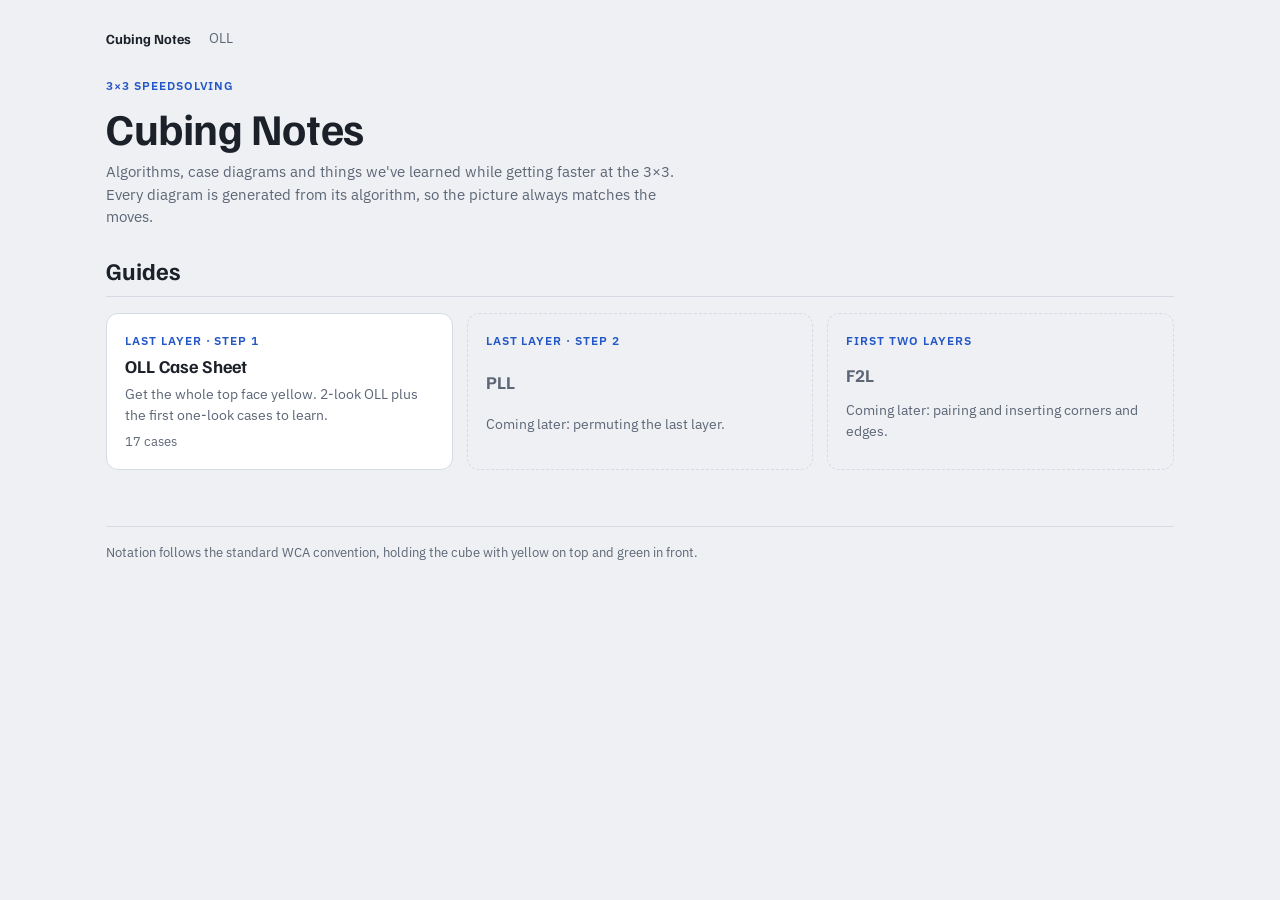
==== index.html @ cf605cfc "Add OLL case sheet site for GitHub Pages Home page, OLL case sheet with simulator-generated diagrams" ====
<!doctype html>
<html lang="en">
<head>
<meta charset="utf-8">
<meta name="viewport" content="width=device-width, initial-scale=1, viewport-fit=cover">
<title>Cubing Notes</title>
<meta name="description" content="Algorithms, diagrams and notes for solving the 3x3 Rubik's cube faster.">
<link rel="stylesheet" href="https://fonts.googleapis.com/css2?family=Familjen+Grotesk:wght@600;700&family=IBM+Plex+Sans:wght@400;500;600&family=JetBrains+Mono:wght@500&display=swap">
<link rel="stylesheet" href="assets/site.css">
<style>
.guides { display: grid; grid-template-columns: repeat(auto-fill, minmax(min(100%, 300px), 1fr)); gap: 14px; }
.guide { display: grid; gap: 6px; padding: 18px; background: var(--surface); border: 1px solid var(--line); border-radius: 12px; text-decoration: none; color: var(--fg); transition: border-color .15s; }
.guide:hover { border-color: var(--accent); }
.guide p { margin: 0; color: var(--muted); font-size: 14px; }
.guide .count { font-size: 12.5px; color: var(--muted); font-variant-numeric: tabular-nums; }
.guide.soon { border-style: dashed; background: transparent; pointer-events: none; }
.guide.soon h3 { color: var(--muted); }
@media (prefers-reduced-motion: reduce) { .guide { transition: none; } }
</style>
</head>
<body>
<div class="wrap">
  <nav class="site-nav">
    <a class="home" href="./" aria-current="page">Cubing Notes</a>
    <a href="oll/">OLL</a>
  </nav>

  <header class="page">
    <div class="eyebrow">3×3 speedsolving</div>
    <h1>Cubing Notes</h1>
    <p class="lede">Algorithms, case diagrams and things we've learned while getting faster at the 3×3. Every diagram is generated from its algorithm, so the picture always matches the moves.</p>
  </header>

  <section>
    <div class="sec-head">
      <h2>Guides</h2>
    </div>
    <div class="guides">
      <a class="guide" href="oll/">
        <div class="eyebrow">Last layer · step 1</div>
        <h3>OLL Case Sheet</h3>
        <p>Get the whole top face yellow. 2-look OLL plus the first one-look cases to learn.</p>
        <span class="count">17 cases</span>
      </a>
      <div class="guide soon" aria-disabled="true">
        <div class="eyebrow">Last layer · step 2</div>
        <h3>PLL</h3>
        <p>Coming later: permuting the last layer.</p>
      </div>
      <div class="guide soon" aria-disabled="true">
        <div class="eyebrow">First two layers</div>
        <h3>F2L</h3>
        <p>Coming later: pairing and inserting corners and edges.</p>
      </div>
    </div>
  </section>

  <footer>Notation follows the standard WCA convention, holding the cube with yellow on top and green in front.</footer>
</div>
</body>
</html>
---- assets/site.css ----
/* Shared styles for every page. Colours are tokens so light and dark themes follow the visitor's system setting. */
:root {
  --bg: #eef0f3;
  --surface: #ffffff;
  --fg: #1b2029;
  --muted: #5d6676;
  --line: #d6dae2;
  --sticker: #f6c90e;
  --blank: #c4c9d3;
  --unknown: #e3e6ec;
  --chip: #e6e9ef;
  --accent: #2357c6;
  --done: #1f8a4c;
  --font-display: "Familjen Grotesk", "Helvetica Neue", Arial, sans-serif;
  --font-body: "IBM Plex Sans", "Helvetica Neue", Arial, sans-serif;
  --font-mono: "JetBrains Mono", ui-monospace, Menlo, Consolas, monospace;
  color-scheme: light;
}
@media (prefers-color-scheme: dark) {
  :root {
    --bg: #12151b; --surface: #1b1f27; --fg: #e8ebf1; --muted: #9aa3b2; --line: #2d333e;
    --blank: #3c4350; --unknown: #262b35; --chip: #262b35; --accent: #7aa2ff; --done: #4cc37f;
    color-scheme: dark;
  }
}
* { box-sizing: border-box; }
body { margin: 0; background: var(--bg); color: var(--fg); font-family: var(--font-body); font-size: 15px; line-height: 1.5; }
a { color: var(--accent); }
.wrap { max-width: 1100px; margin: 0 auto; padding-block: 28px 64px; padding-left: max(16px, env(safe-area-inset-left, 0px)); padding-right: max(16px, env(safe-area-inset-right, 0px)); }
.site-nav { display: flex; gap: 18px; flex-wrap: wrap; font-size: 14px; margin-bottom: 28px; }
.site-nav a { color: var(--muted); text-decoration: none; }
.site-nav a:hover, .site-nav a[aria-current="page"] { color: var(--fg); }
.site-nav .home { font-family: var(--font-display); font-weight: 700; color: var(--fg); }
header.page { display: grid; gap: 10px; margin-bottom: 28px; }
h1 { font-family: var(--font-display); font-size: clamp(30px, 5vw, 44px); line-height: 1.05; margin: 0; letter-spacing: -0.01em; text-wrap: balance; }
h2 { font-family: var(--font-display); font-size: 24px; margin: 0; line-height: 1.15; text-wrap: balance; }
h3 { font-family: var(--font-display); font-size: 18px; margin: 0; line-height: 1.2; }
.lede { color: var(--muted); max-width: 64ch; margin: 0; }
.eyebrow { font-size: 12px; font-weight: 600; letter-spacing: 0.08em; text-transform: uppercase; color: var(--accent); }
section { margin-bottom: 44px; }
.sec-head { display: grid; gap: 4px; margin-bottom: 16px; padding-bottom: 12px; border-bottom: 1px solid var(--line); }
.sec-head p { margin: 0; color: var(--muted); max-width: 70ch; }
button { font: 500 12.5px var(--font-body); color: var(--fg); background: transparent; border: 1px solid var(--line); border-radius: 6px; padding: 4px 10px; cursor: pointer; }
button:hover { border-color: var(--muted); }
button:focus-visible, a:focus-visible { outline: 2px solid var(--accent); outline-offset: 2px; }
footer { margin-top: 56px; padding-top: 16px; border-top: 1px solid var(--line); font-size: 13px; color: var(--muted); }
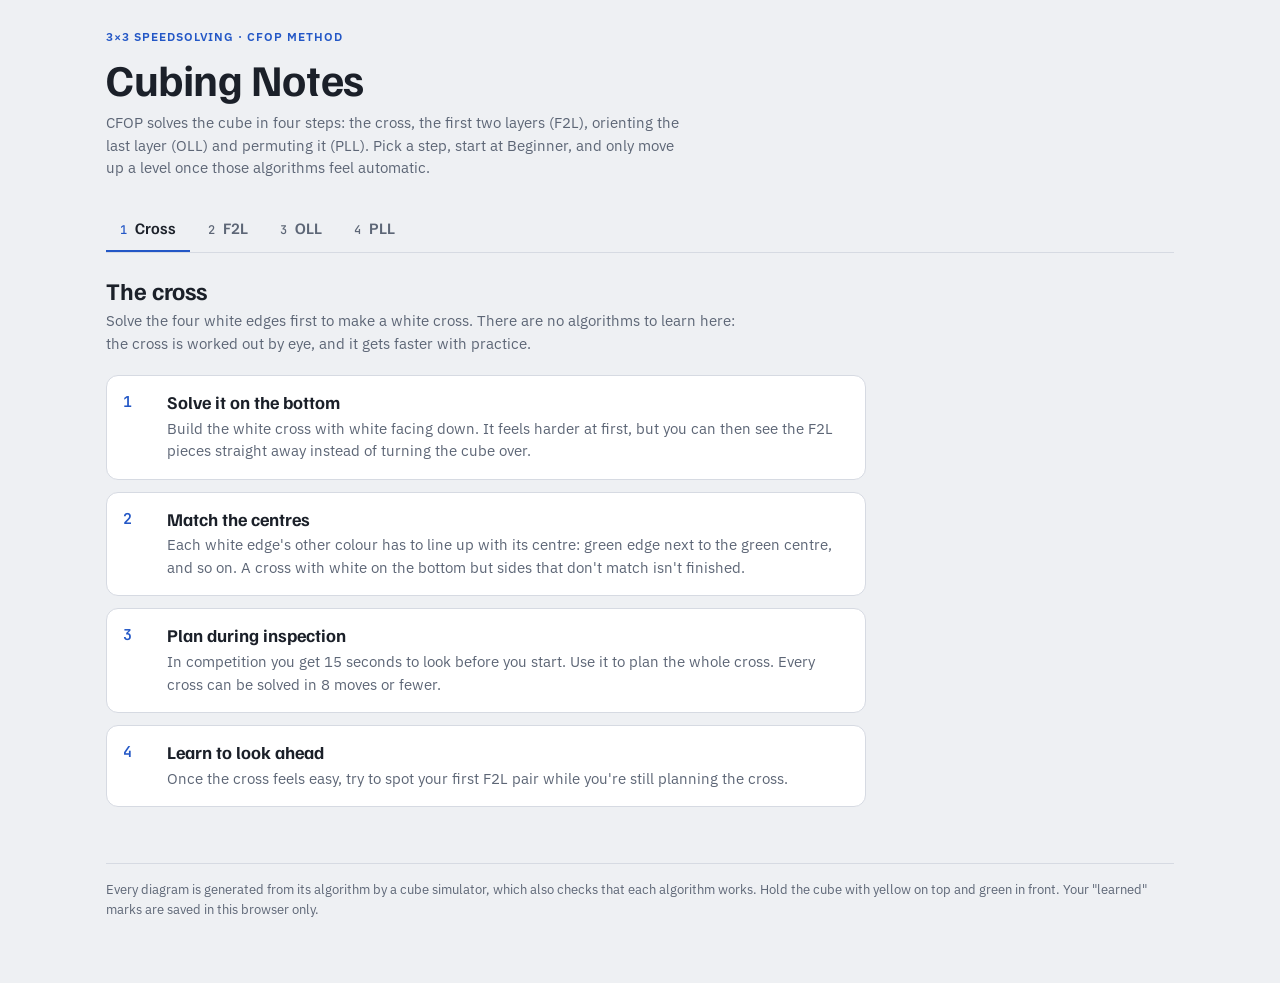
==== commit 85ad1346: "Add CFOP tabs with beginner, intermediate and advanced levels Cross, F2L, OLL and PLL tabs, each ste" ====
--- a/index.html
+++ b/index.html
@@ -4,58 +4,333 @@
 <meta charset="utf-8">
 <meta name="viewport" content="width=device-width, initial-scale=1, viewport-fit=cover">
 <title>Cubing Notes</title>
-<meta name="description" content="Algorithms, diagrams and notes for solving the 3x3 Rubik's cube faster.">
+<meta name="description" content="CFOP algorithms for the 3x3 Rubik's cube, split into beginner, intermediate and advanced sets, with a diagram for every case.">
 <link rel="stylesheet" href="https://fonts.googleapis.com/css2?family=Familjen+Grotesk:wght@600;700&family=IBM+Plex+Sans:wght@400;500;600&family=JetBrains+Mono:wght@500&display=swap">
 <link rel="stylesheet" href="assets/site.css">
 <style>
-.guides { display: grid; grid-template-columns: repeat(auto-fill, minmax(min(100%, 300px), 1fr)); gap: 14px; }
-.guide { display: grid; gap: 6px; padding: 18px; background: var(--surface); border: 1px solid var(--line); border-radius: 12px; text-decoration: none; color: var(--fg); transition: border-color .15s; }
-.guide:hover { border-color: var(--accent); }
-.guide p { margin: 0; color: var(--muted); font-size: 14px; }
-.guide .count { font-size: 12.5px; color: var(--muted); font-variant-numeric: tabular-nums; }
-.guide.soon { border-style: dashed; background: transparent; pointer-events: none; }
-.guide.soon h3 { color: var(--muted); }
-@media (prefers-reduced-motion: reduce) { .guide { transition: none; } }
+/* Stage tabs */
+.tabs { display: flex; gap: 4px; border-bottom: 1px solid var(--line); margin-bottom: 24px; overflow-x: auto; scrollbar-width: none; }
+.tabs::-webkit-scrollbar { display: none; }
+.tab { display: flex; align-items: baseline; gap: 8px; padding: 10px 14px 12px; border: 0; border-bottom: 3px solid transparent; border-radius: 0; background: none; font: 600 16px var(--font-display); color: var(--muted); white-space: nowrap; margin-bottom: -1px; }
+.tab .step { font: 500 12px var(--font-mono); color: var(--muted); }
+.tab:hover { color: var(--fg); border-color: var(--line); }
+.tab[aria-selected="true"] { color: var(--fg); border-bottom-color: var(--accent); }
+.tab[aria-selected="true"] .step { color: var(--accent); }
+
+.stage-intro { display: grid; gap: 6px; margin-bottom: 20px; }
+.stage-intro p { margin: 0; max-width: 70ch; color: var(--muted); }
+
+/* Level picker */
+.levels { display: grid; grid-template-columns: repeat(3, minmax(0, 1fr)); gap: 8px; margin-bottom: 18px; }
+.level { display: grid; gap: 2px; text-align: left; padding: 10px 14px; border-radius: 10px; background: var(--surface); border: 1px solid var(--line); }
+.level .name { font: 600 15px var(--font-display); }
+.level .count { font-size: 12.5px; color: var(--muted); font-variant-numeric: tabular-nums; }
+.level[aria-pressed="true"] { border-color: var(--accent); box-shadow: inset 0 0 0 1px var(--accent); }
+.level[aria-pressed="true"] .name { color: var(--accent); }
+.level-note { margin: 0 0 28px; max-width: 72ch; color: var(--muted); font-size: 14px; }
+
+.key { display: flex; flex-wrap: wrap; gap: 8px 18px; align-items: center; padding: 12px 14px; background: var(--surface); border: 1px solid var(--line); border-radius: 10px; font-size: 13px; color: var(--muted); margin-bottom: 28px; }
+.key span { display: inline-flex; align-items: center; gap: 7px; }
+.sw { width: 14px; height: 14px; border-radius: 3px; display: inline-block; flex: none; }
+.key .notation { display: block; flex-basis: 100%; }
+.key code { font-family: var(--font-mono); font-size: 12.5px; color: var(--fg); }
+
+/* Cards */
+.grid { display: grid; grid-template-columns: repeat(auto-fill, minmax(min(100%, 330px), 1fr)); gap: 14px; }
+.card { background: var(--surface); border: 1px solid var(--line); border-radius: 12px; padding: 16px; display: grid; grid-template-columns: 112px minmax(0, 1fr); gap: 16px; align-items: start; transition: border-color .15s; }
+.card.learned { border-color: var(--done); }
+.diagram { display: grid; gap: 4px; justify-items: center; }
+.diagram svg { width: 112px; height: 112px; display: block; }
+.front { font-size: 10px; letter-spacing: 0.12em; text-transform: uppercase; color: var(--muted); }
+.info { display: grid; gap: 8px; min-width: 0; }
+.title-row { display: flex; align-items: baseline; justify-content: space-between; gap: 8px; flex-wrap: wrap; }
+.num { font-family: var(--font-mono); font-size: 11.5px; color: var(--muted); background: var(--chip); padding: 2px 7px; border-radius: 99px; white-space: nowrap; }
+.rec { margin: 0; font-size: 13.5px; color: var(--muted); }
+.alg { font-family: var(--font-mono); font-size: 14px; background: var(--chip); padding: 8px 10px; border-radius: 6px; word-spacing: 0.15em; overflow-wrap: anywhere; }
+.alg .auf { color: var(--muted); }
+.meta { display: flex; align-items: center; justify-content: space-between; gap: 8px; flex-wrap: wrap; font-size: 12.5px; color: var(--muted); font-variant-numeric: tabular-nums; }
+.actions { display: flex; gap: 6px; }
+button[aria-pressed="true"].mark { border-color: var(--done); color: var(--done); }
+
+/* Cross tips */
+.tips { display: grid; gap: 12px; max-width: 760px; padding: 0; margin: 0; list-style: none; counter-reset: tip; }
+.tips li { display: grid; grid-template-columns: 32px minmax(0, 1fr); gap: 12px; padding: 16px; background: var(--surface); border: 1px solid var(--line); border-radius: 12px; counter-increment: tip; }
+.tips li::before { content: counter(tip); font: 600 15px var(--font-mono); color: var(--accent); }
+.tips h3 { margin-bottom: 4px; }
+.tips p { margin: 0; color: var(--muted); }
+
+@media (max-width: 520px) {
+  .levels { grid-template-columns: 1fr; }
+  .level { grid-template-columns: 1fr auto; align-items: baseline; }
+}
+@media (max-width: 420px) {
+  .card { grid-template-columns: 92px minmax(0, 1fr); gap: 12px; padding: 14px; }
+  .diagram svg { width: 92px; height: 92px; }
+}
+@media (prefers-reduced-motion: reduce) { .card { transition: none; } }
 </style>
 </head>
 <body>
 <div class="wrap">
-  <nav class="site-nav">
-    <a class="home" href="./" aria-current="page">Cubing Notes</a>
-    <a href="oll/">OLL</a>
-  </nav>
-
   <header class="page">
-    <div class="eyebrow">3×3 speedsolving</div>
+    <div class="eyebrow">3×3 speedsolving · CFOP method</div>
     <h1>Cubing Notes</h1>
-    <p class="lede">Algorithms, case diagrams and things we've learned while getting faster at the 3×3. Every diagram is generated from its algorithm, so the picture always matches the moves.</p>
+    <p class="lede">CFOP solves the cube in four steps: the cross, the first two layers (F2L), orienting the last layer (OLL) and permuting it (PLL). Pick a step, start at Beginner, and only move up a level once those algorithms feel automatic.</p>
   </header>
 
-  <section>
-    <div class="sec-head">
-      <h2>Guides</h2>
-    </div>
-    <div class="guides">
-      <a class="guide" href="oll/">
-        <div class="eyebrow">Last layer · step 1</div>
-        <h3>OLL Case Sheet</h3>
-        <p>Get the whole top face yellow. 2-look OLL plus the first one-look cases to learn.</p>
-        <span class="count">17 cases</span>
-      </a>
-      <div class="guide soon" aria-disabled="true">
-        <div class="eyebrow">Last layer · step 2</div>
-        <h3>PLL</h3>
-        <p>Coming later: permuting the last layer.</p>
-      </div>
-      <div class="guide soon" aria-disabled="true">
-        <div class="eyebrow">First two layers</div>
-        <h3>F2L</h3>
-        <p>Coming later: pairing and inserting corners and edges.</p>
-      </div>
-    </div>
-  </section>
-
-  <footer>Notation follows the standard WCA convention, holding the cube with yellow on top and green in front.</footer>
+  <div class="tabs" role="tablist" id="tabs"></div>
+  <main id="stage"></main>
+
+  <footer>Every diagram is generated from its algorithm by a cube simulator, which also checks that each algorithm works. Hold the cube with yellow on top and green in front. Your "learned" marks are saved in this browser only.</footer>
 </div>
+
+<script src="assets/cases.js"></script>
+<script src="assets/diagram.js"></script>
+<script>
+const STAGES = [
+  { id: "cross", step: "1", name: "Cross" },
+  { id: "f2l", step: "2", name: "F2L" },
+  { id: "oll", step: "3", name: "OLL" },
+  { id: "pll", step: "4", name: "PLL" },
+];
+const LEVELS = [
+  { id: "beginner", name: "Beginner" },
+  { id: "intermediate", name: "Intermediate" },
+  { id: "advanced", name: "Advanced" },
+];
+
+const INTRO = {
+  f2l: {
+    title: "First two layers",
+    text: "Pair up a white corner with its matching edge, then insert the pair into its slot. Do this four times and the bottom two layers are solved. Every case here is shown for the front-right slot; for any other slot, turn the whole cube so that slot is at the front-right.",
+    levels: {
+      beginner: "Start with these 8. The four basic inserts finish almost every F2L case, and the other four show how to set pieces up for them. Many other cases can be solved by moving pieces into one of these positions first.",
+      intermediate: "The remaining cases where both pieces are in the top layer. Learning these means you no longer need to set up a basic case first.",
+      advanced: "Cases where the corner or edge is already in the slot. A common shortcut is to take the piece out with R U R' and then solve it as a normal case. These algorithms are faster.",
+    },
+  },
+  oll: {
+    title: "Orient the last layer",
+    text: "Make the whole top face yellow. The sides don't need to match yet; that's the job of PLL.",
+    levels: {
+      beginner: "2-look OLL: first make a yellow cross (3 algorithms), then turn the corners (7 algorithms). These 10 solve every OLL case in two steps.",
+      intermediate: "One-look cases that use moves you already know. Each one does both looks of OLL in one go.",
+      advanced: "The rest of full OLL, grouped by the shape the yellow stickers make. Once you know all of these, every OLL case takes one algorithm.",
+    },
+  },
+  pll: {
+    title: "Permute the last layer",
+    text: "With the top face yellow, move the top layer pieces into their correct places. Arrows show where each piece goes. A few algorithms leave the top layer one turn out of place, so the extra turn is shown after the algorithm.",
+    levels: {
+      beginner: "2-look PLL: solve the corners, then the edges. For corners, look for headlights (two matching corner stickers on the same side). If you see one pair, hold it on the left and do the T perm. If you see none, do the Y perm. If every side has headlights, skip to the edges.",
+      intermediate: "Common one-look PLLs. Each one solves a case that would otherwise take both beginner looks.",
+      advanced: "The remaining PLLs. With these, every PLL case takes one algorithm.",
+    },
+  },
+};
+
+const KEYS = {
+  f2l: [["c-white", "Corner and edge you're pairing (in colour)"], ["c-solved", "Already solved"], ["c-top", "Other top-layer pieces"]],
+  oll: [["c-yellow", "Yellow facing up"], ["c-yellow strip", "Yellow on the side"], ["blank", "Not yellow"], ["unknown dashed", "Ignore for this step"]],
+  pll: [["arrow", "Arrows: where each piece goes"], ["c-green", "Side colours as you'll see them"]],
+};
+const NOTATION = "Notation: <code>R</code> clockwise · <code>R'</code> counter-clockwise · <code>R2</code> half turn · <code>r f</code> two layers · <code>M</code> middle slice, turns like <code>L</code> · <code>x</code> turn the whole cube like <code>R</code>";
+
+const CROSS_TIPS = [
+  ["Solve it on the bottom", "Build the white cross with white facing down. It feels harder at first, but you can then see the F2L pieces straight away instead of turning the cube over."],
+  ["Match the centres", "Each white edge's other colour has to line up with its centre: green edge next to the green centre, and so on. A cross with white on the bottom but sides that don't match isn't finished."],
+  ["Plan during inspection", "In competition you get 15 seconds to look before you start. Use it to plan the whole cross. Every cross can be solved in 8 moves or fewer."],
+  ["Learn to look ahead", "Once the cross feels easy, try to spot your first F2L pair while you're still planning the cross."],
+];
+
+// ---------------------------------------------------------------- learned state
+const STORE = "cfop-learned";
+let learned = {};
+try { learned = JSON.parse(localStorage.getItem(STORE) || "{}") || {}; } catch (e) { learned = {}; }
+try {
+  // Carry over marks from the earlier OLL-only page.
+  const old = JSON.parse(localStorage.getItem("oll-learned") || "null");
+  if (old) {
+    const map = { "Line": "oll-line", "L shape": "oll-l-shape", "Dot": "oll-dot", "Sune": "oll-27", "Antisune": "oll-26",
+      "H": "oll-21", "Pi": "oll-22", "Headlights": "oll-23", "T (Chameleon)": "oll-24", "Bowtie": "oll-25",
+      "T shape": "oll-45", "P shape": "oll-44", "L shape (alternative)": "oll-44", "T shape (twisted)": "oll-33",
+      "Bar with headlights": "oll-51", "H edges": "oll-57", "Arrow": "oll-28" };
+    for (const k in old) if (old[k] && map[k]) learned[map[k]] = true;
+    localStorage.setItem(STORE, JSON.stringify(learned));
+    localStorage.removeItem("oll-learned");
+  }
+} catch (e) {}
+function save() { try { localStorage.setItem(STORE, JSON.stringify(learned)); } catch (e) {} }
+
+// ---------------------------------------------------------------- rendering
+function el(tag, cls, text) { const e = document.createElement(tag); if (cls) e.className = cls; if (text != null) e.textContent = text; return e; }
+
+function parseHash() {
+  const h = location.hash.replace("#", "");
+  const [stage, level] = h.split("-");
+  return {
+    stage: STAGES.some(s => s.id === stage) ? stage : "cross",
+    level: LEVELS.some(l => l.id === level) ? level : null,
+  };
+}
+
+let lastLevel = {};
+try { lastLevel = JSON.parse(localStorage.getItem("cfop-level") || "{}") || {}; } catch (e) { lastLevel = {}; }
+
+function renderTabs(active) {
+  const tabs = document.getElementById("tabs");
+  tabs.textContent = "";
+  for (const s of STAGES) {
+    const b = el("button", "tab");
+    b.type = "button"; b.id = "tab-" + s.id;
+    b.setAttribute("role", "tab");
+    b.setAttribute("aria-selected", s.id === active);
+    b.append(el("span", "step", s.step), el("span", null, s.name));
+    b.addEventListener("click", () => { location.hash = s.id === "cross" ? "cross" : s.id + "-" + (lastLevel[s.id] || "beginner"); });
+    tabs.appendChild(b);
+  }
+}
+
+function renderCross(main) {
+  const intro = el("div", "stage-intro");
+  intro.append(el("h2", null, "The cross"), el("p", null, "Solve the four white edges first to make a white cross. There are no algorithms to learn here: the cross is worked out by eye, and it gets faster with practice."));
+  const list = el("ol", "tips");
+  for (const [h, p] of CROSS_TIPS) {
+    const li = el("li");
+    const body = el("div");
+    body.append(el("h3", null, h), el("p", null, p));
+    li.appendChild(body);
+    list.appendChild(li);
+  }
+  main.append(intro, list);
+}
+
+function keyBar(stage) {
+  const key = el("div", "key");
+  key.setAttribute("aria-label", "Diagram key");
+  for (const [cls, text] of KEYS[stage]) {
+    const s = el("span");
+    const sw = el("i", "sw");
+    const [tok, mod] = cls.split(" ");
+    sw.style.background = tok === "arrow" ? "var(--arrow)" : `var(--${tok})`;
+    if (mod === "strip") sw.style.height = "5px";
+    if (mod === "dashed") sw.style.border = "1px dashed var(--muted)";
+    if (tok === "arrow") { sw.style.background = "linear-gradient(var(--c-yellow) 38%, var(--arrow) 38% 62%, var(--c-yellow) 62%)"; sw.style.width = "20px"; }
+    if (tok === "c-white") { sw.style.background = "linear-gradient(90deg, var(--c-white) 33%, var(--c-green) 33% 66%, var(--c-orange) 66%)"; sw.style.width = "24px"; sw.style.boxShadow = "inset 0 0 0 1px var(--line)"; }
+    s.append(sw, document.createTextNode(text));
+    key.appendChild(s);
+  }
+  const n = el("p", "notation"); n.style.margin = "0"; n.innerHTML = NOTATION; key.appendChild(n);
+  return key;
+}
+
+function card(stage, c) {
+  const article = el("article", "card");
+  const d = el("div", "diagram");
+  const svg = stage === "f2l" ? CubeDiagram.f2l(c.faces, c.title) : stage === "pll" ? CubeDiagram.pll(c, c.title) : CubeDiagram.oll(c.grid, c.title);
+  d.appendChild(svg);
+  if (stage !== "f2l") d.appendChild(el("span", "front", "Front"));
+  const info = el("div", "info");
+  const tr = el("div", "title-row");
+  tr.appendChild(el("h3", null, c.title));
+  if (c.oll && !c.title.startsWith("OLL")) tr.appendChild(el("span", "num", "OLL " + c.oll));
+  info.appendChild(tr);
+  info.appendChild(el("p", "rec", c.rec));
+  const alg = el("div", "alg", c.alg);
+  if (c.auf) alg.appendChild(el("span", "auf", "  then " + c.auf));
+  info.appendChild(alg);
+  const meta = el("div", "meta");
+  meta.appendChild(el("span", null, c.moves + " moves"));
+  const actions = el("div", "actions");
+  const copy = el("button", null, "Copy");
+  copy.type = "button"; copy.id = "copy-" + c.id;
+  copy.addEventListener("click", () => {
+    const text = c.auf ? c.alg + " " + c.auf : c.alg;
+    const flash = t => { copy.textContent = t; setTimeout(() => copy.textContent = "Copy", 1400); };
+    const fallback = () => { const s = getSelection(); const r = document.createRange(); r.selectNodeContents(alg); s.removeAllRanges(); s.addRange(r); flash("Selected"); };
+    try { navigator.clipboard.writeText(text).then(() => flash("Copied"), fallback); } catch (e) { fallback(); }
+  });
+  const mark = el("button", "mark", "");
+  mark.type = "button"; mark.id = "learned-" + c.id;
+  const sync = () => {
+    const on = !!learned[c.id];
+    mark.setAttribute("aria-pressed", on);
+    mark.textContent = on ? "Learned ✓" : "Mark learned";
+    article.classList.toggle("learned", on);
+  };
+  mark.addEventListener("click", () => { learned[c.id] = !learned[c.id]; save(); sync(); updateCounts(stage); });
+  sync();
+  actions.append(copy, mark);
+  meta.appendChild(actions);
+  info.appendChild(meta);
+  article.append(d, info);
+  return article;
+}
+
+function updateCounts(stage) {
+  for (const lv of LEVELS) {
+    const node = document.getElementById("count-" + lv.id);
+    if (!node) continue;
+    const cases = CASES[stage].filter(c => c.level === lv.id);
+    const n = cases.filter(c => learned[c.id]).length;
+    node.textContent = `${cases.length} algorithms` + (n ? ` · ${n} learned` : "");
+  }
+}
+
+function renderStage(main, stage, level) {
+  const info = INTRO[stage];
+  const intro = el("div", "stage-intro");
+  intro.append(el("h2", null, info.title), el("p", null, info.text));
+  main.appendChild(intro);
+
+  const levels = el("div", "levels");
+  for (const lv of LEVELS) {
+    const b = el("button", "level");
+    b.type = "button"; b.id = "level-" + lv.id;
+    b.setAttribute("aria-pressed", lv.id === level);
+    const count = el("span", "count"); count.id = "count-" + lv.id;
+    b.append(el("span", "name", lv.name), count);
+    b.addEventListener("click", () => { location.hash = stage + "-" + lv.id; });
+    levels.appendChild(b);
+  }
+  main.appendChild(levels);
+  main.appendChild(el("p", "level-note", info.levels[level]));
+  main.appendChild(keyBar(stage));
+
+  const cases = CASES[stage].filter(c => c.level === level);
+  const sections = [];
+  for (const c of cases) {
+    let s = sections.find(x => x.name === c.section);
+    if (!s) { s = { name: c.section, cases: [] }; sections.push(s); }
+    s.cases.push(c);
+  }
+  for (const s of sections) {
+    const sec = el("section");
+    const head = el("div", "sec-head");
+    head.append(el("h3", null, s.name), el("p", null, `${s.cases.length} ${s.cases.length === 1 ? "algorithm" : "algorithms"}`));
+    const grid = el("div", "grid");
+    for (const c of s.cases) grid.appendChild(card(stage, c));
+    sec.append(head, grid);
+    main.appendChild(sec);
+  }
+  updateCounts(stage);
+}
+
+function render() {
+  const { stage, level: hashLevel } = parseHash();
+  const level = hashLevel || lastLevel[stage] || "beginner";
+  if (stage !== "cross") {
+    lastLevel[stage] = level;
+    try { localStorage.setItem("cfop-level", JSON.stringify(lastLevel)); } catch (e) {}
+  }
+  renderTabs(stage);
+  const main = document.getElementById("stage");
+  main.textContent = "";
+  if (stage === "cross") renderCross(main); else renderStage(main, stage, level);
+}
+
+window.addEventListener("hashchange", render);
+render();
+</script>
 </body>
 </html>
--- a/assets/site.css
+++ b/assets/site.css
@@ -5,7 +5,16 @@
   --fg: #1b2029;
   --muted: #5d6676;
   --line: #d6dae2;
-  --sticker: #f6c90e;
+  --c-yellow: #f6c90e;
+  --c-white: #ffffff;
+  --c-green: #1fa04a;
+  --c-orange: #f27b18;
+  --c-red: #d3263a;
+  --c-blue: #2463d6;
+  --c-body: #22262e;
+  --c-top: #8f96a3;
+  --c-solved: #4a505c;
+  --arrow: #1b2029;
   --blank: #c4c9d3;
   --unknown: #e3e6ec;
   --chip: #e6e9ef;
@@ -19,6 +28,7 @@
 @media (prefers-color-scheme: dark) {
   :root {
     --bg: #12151b; --surface: #1b1f27; --fg: #e8ebf1; --muted: #9aa3b2; --line: #2d333e;
+    --c-body: #0b0d11; --c-top: #6c7380; --c-solved: #3a404b;
     --blank: #3c4350; --unknown: #262b35; --chip: #262b35; --accent: #7aa2ff; --done: #4cc37f;
     color-scheme: dark;
   }
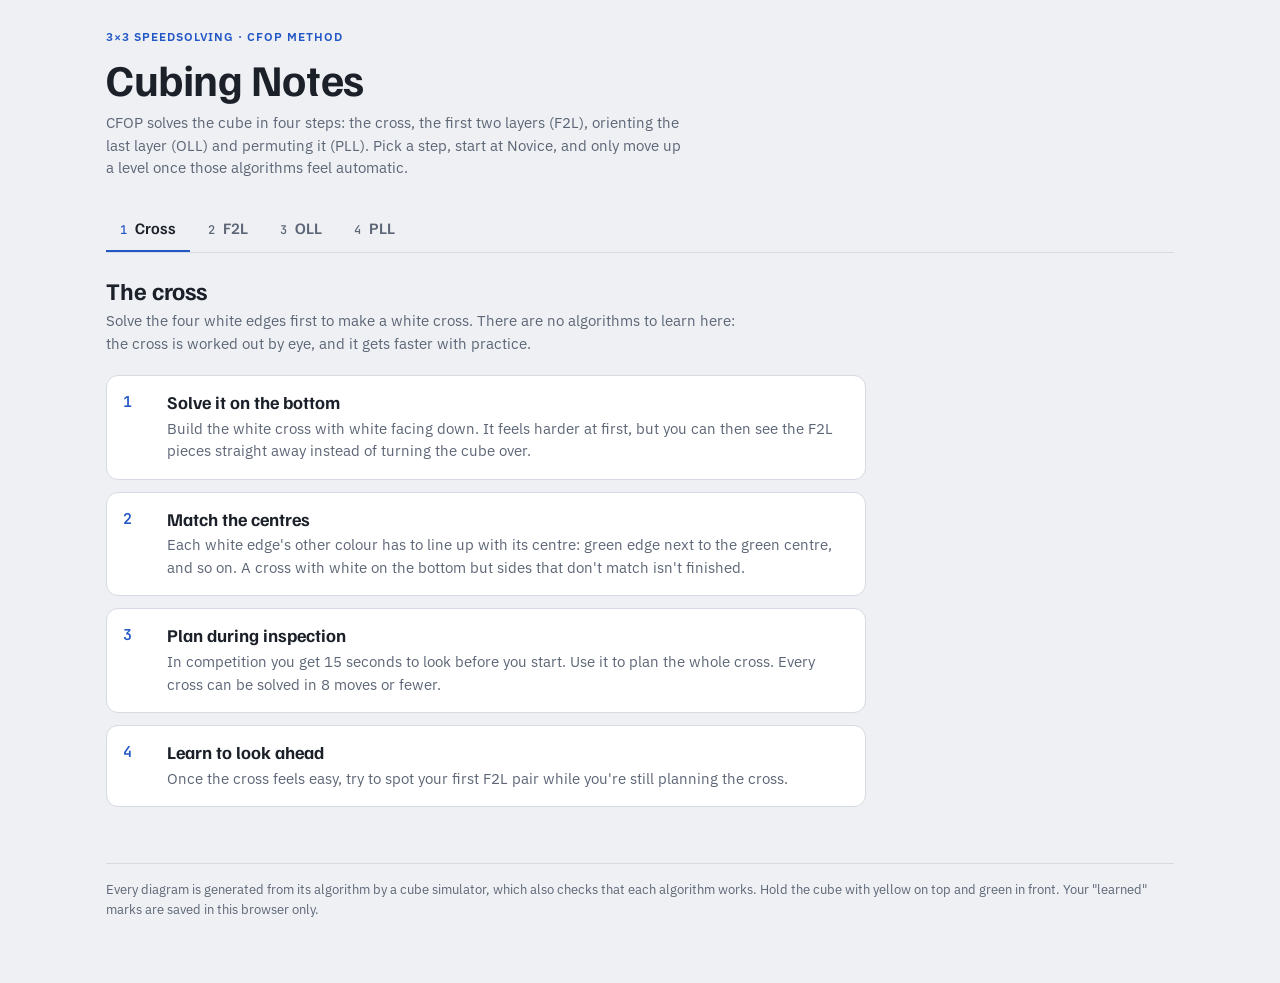
==== commit 35de6dc4: "Add Novice level with a minimal-algorithm method A new first tier on the F2L, OLL and PLL tabs that " ====
--- a/index.html
+++ b/index.html
@@ -21,7 +21,7 @@
 .stage-intro p { margin: 0; max-width: 70ch; color: var(--muted); }
 
 /* Level picker */
-.levels { display: grid; grid-template-columns: repeat(3, minmax(0, 1fr)); gap: 8px; margin-bottom: 18px; }
+.levels { display: grid; grid-template-columns: repeat(4, minmax(0, 1fr)); gap: 8px; margin-bottom: 18px; }
 .level { display: grid; gap: 2px; text-align: left; padding: 10px 14px; border-radius: 10px; background: var(--surface); border: 1px solid var(--line); }
 .level .name { font: 600 15px var(--font-display); }
 .level .count { font-size: 12.5px; color: var(--muted); font-variant-numeric: tabular-nums; }
@@ -59,6 +59,9 @@
 .tips h3 { margin-bottom: 4px; }
 .tips p { margin: 0; color: var(--muted); }
 
+@media (max-width: 760px) {
+  .levels { grid-template-columns: repeat(2, minmax(0, 1fr)); }
+}
 @media (max-width: 520px) {
   .levels { grid-template-columns: 1fr; }
   .level { grid-template-columns: 1fr auto; align-items: baseline; }
@@ -75,7 +78,7 @@
   <header class="page">
     <div class="eyebrow">3×3 speedsolving · CFOP method</div>
     <h1>Cubing Notes</h1>
-    <p class="lede">CFOP solves the cube in four steps: the cross, the first two layers (F2L), orienting the last layer (OLL) and permuting it (PLL). Pick a step, start at Beginner, and only move up a level once those algorithms feel automatic.</p>
+    <p class="lede">CFOP solves the cube in four steps: the cross, the first two layers (F2L), orienting the last layer (OLL) and permuting it (PLL). Pick a step, start at Novice, and only move up a level once those algorithms feel automatic.</p>
   </header>
 
   <div class="tabs" role="tablist" id="tabs"></div>
@@ -94,6 +97,7 @@
   { id: "pll", step: "4", name: "PLL" },
 ];
 const LEVELS = [
+  { id: "novice", name: "Novice" },
   { id: "beginner", name: "Beginner" },
   { id: "intermediate", name: "Intermediate" },
   { id: "advanced", name: "Advanced" },
@@ -102,8 +106,9 @@
 const INTRO = {
   f2l: {
     title: "First two layers",
-    text: "Pair up a white corner with its matching edge, then insert the pair into its slot. Do this four times and the bottom two layers are solved. Every case here is shown for the front-right slot; for any other slot, turn the whole cube so that slot is at the front-right.",
+    text: "Pair up a white corner with its matching edge, then insert the pair into its slot. Do this four times and the bottom two layers are solved. Cases are shown for the front-right slot unless the card says otherwise; for any other slot, turn the whole cube so that slot is at the front-right.",
     levels: {
+      novice: "The simplest way, with almost nothing to memorise: solve the bottom layer, then the middle layer. First put each white corner in by repeating R U R' U' until it drops in solved. Then insert each middle-layer edge with one of two moves, which are mirror images of each other.",
       beginner: "Start with these 8. The four basic inserts finish almost every F2L case, and the other four show how to set pieces up for them. Many other cases can be solved by moving pieces into one of these positions first.",
       intermediate: "The remaining cases where both pieces are in the top layer. Learning these means you no longer need to set up a basic case first.",
       advanced: "Cases where the corner or edge is already in the slot. A common shortcut is to take the piece out with R U R' and then solve it as a normal case. These algorithms are faster.",
@@ -113,6 +118,7 @@
     title: "Orient the last layer",
     text: "Make the whole top face yellow. The sides don't need to match yet; that's the job of PLL.",
     levels: {
+      novice: "Only three algorithms. Make the yellow cross with F R U R' U' F', repeating it from the angles shown. Then turn the corners with the sune, or its mirror image the left sune, when you see a fish. No fish yet? Do a sune from the angle shown and you'll get one.",
       beginner: "2-look OLL: first make a yellow cross (3 algorithms), then turn the corners (7 algorithms). These 10 solve every OLL case in two steps.",
       intermediate: "One-look cases that use moves you already know. Each one does both looks of OLL in one go.",
       advanced: "The rest of full OLL, grouped by the shape the yellow stickers make. Once you know all of these, every OLL case takes one algorithm.",
@@ -122,6 +128,7 @@
     title: "Permute the last layer",
     text: "With the top face yellow, move the top layer pieces into their correct places. Arrows show where each piece goes. A few algorithms leave the top layer one turn out of place, so the extra turn is shown after the algorithm.",
     levels: {
+      novice: "Corners first, with R U' L' U R' U' L. It always leaves a fish, and solving that fish with the left sune solves the corners. If every side already has headlights, skip to the edges. Then a sune followed by a left sune moves three edges around. Corner diagrams only show the corners; ignore the grey edges.",
       beginner: "2-look PLL: solve the corners, then the edges. For corners, look for headlights (two matching corner stickers on the same side). If you see one pair, hold it on the left and do the T perm. If you see none, do the Y perm. If every side has headlights, skip to the edges.",
       intermediate: "Common one-look PLLs. Each one solves a case that would otherwise take both beginner looks.",
       advanced: "The remaining PLLs. With these, every PLL case takes one algorithm.",
@@ -130,7 +137,7 @@
 };
 
 const KEYS = {
-  f2l: [["c-white", "Corner and edge you're pairing (in colour)"], ["c-solved", "Already solved"], ["c-top", "Other top-layer pieces"]],
+  f2l: [["c-white", "Corner and edge you're pairing (in colour)"], ["c-solved", "Already solved"], ["c-top", "Pieces to ignore for now"]],
   oll: [["c-yellow", "Yellow facing up"], ["c-yellow strip", "Yellow on the side"], ["blank", "Not yellow"], ["unknown dashed", "Ignore for this step"]],
   pll: [["arrow", "Arrows: where each piece goes"], ["c-green", "Side colours as you'll see them"]],
 };
@@ -186,7 +193,7 @@
     b.setAttribute("role", "tab");
     b.setAttribute("aria-selected", s.id === active);
     b.append(el("span", "step", s.step), el("span", null, s.name));
-    b.addEventListener("click", () => { location.hash = s.id === "cross" ? "cross" : s.id + "-" + (lastLevel[s.id] || "beginner"); });
+    b.addEventListener("click", () => { location.hash = s.id === "cross" ? "cross" : s.id + "-" + (lastLevel[s.id] || "novice"); });
     tabs.appendChild(b);
   }
 }
@@ -227,7 +234,7 @@
 function card(stage, c) {
   const article = el("article", "card");
   const d = el("div", "diagram");
-  const svg = stage === "f2l" ? CubeDiagram.f2l(c.faces, c.title) : stage === "pll" ? CubeDiagram.pll(c, c.title) : CubeDiagram.oll(c.grid, c.title);
+  const svg = stage === "f2l" ? CubeDiagram.f2l(c.faces, c.title, c.slot === "front-left") : stage === "pll" ? CubeDiagram.pll(c, c.title) : CubeDiagram.oll(c.grid, c.title);
   d.appendChild(svg);
   if (stage !== "f2l") d.appendChild(el("span", "front", "Front"));
   const info = el("div", "info");
@@ -237,6 +244,7 @@
   info.appendChild(tr);
   info.appendChild(el("p", "rec", c.rec));
   const alg = el("div", "alg", c.alg);
+  if (c.repeat) alg.appendChild(el("span", "auf", "  ×" + c.repeat));
   if (c.auf) alg.appendChild(el("span", "auf", "  then " + c.auf));
   info.appendChild(alg);
   const meta = el("div", "meta");
@@ -267,13 +275,20 @@
   return article;
 }
 
+// Novice cards reuse the same few algorithms, so count cases and algorithms separately there.
+function countText(cases) {
+  const plural = (n, w) => `${n} ${w}${n === 1 ? "" : "s"}`;
+  const algs = new Set(cases.map(c => c.alg)).size;
+  return algs < cases.length ? `${plural(cases.length, "case")} · ${plural(algs, "algorithm")}` : plural(cases.length, "algorithm");
+}
+
 function updateCounts(stage) {
   for (const lv of LEVELS) {
     const node = document.getElementById("count-" + lv.id);
     if (!node) continue;
     const cases = CASES[stage].filter(c => c.level === lv.id);
     const n = cases.filter(c => learned[c.id]).length;
-    node.textContent = `${cases.length} algorithms` + (n ? ` · ${n} learned` : "");
+    node.textContent = countText(cases) + (n ? ` · ${n} learned` : "");
   }
 }
 
@@ -307,7 +322,7 @@
   for (const s of sections) {
     const sec = el("section");
     const head = el("div", "sec-head");
-    head.append(el("h3", null, s.name), el("p", null, `${s.cases.length} ${s.cases.length === 1 ? "algorithm" : "algorithms"}`));
+    head.append(el("h3", null, s.name), el("p", null, countText(s.cases)));
     const grid = el("div", "grid");
     for (const c of s.cases) grid.appendChild(card(stage, c));
     sec.append(head, grid);
@@ -318,7 +333,7 @@
 
 function render() {
   const { stage, level: hashLevel } = parseHash();
-  const level = hashLevel || lastLevel[stage] || "beginner";
+  const level = hashLevel || lastLevel[stage] || "novice";
   if (stage !== "cross") {
     lastLevel[stage] = level;
     try { localStorage.setItem("cfop-level", JSON.stringify(lastLevel)); } catch (e) {}
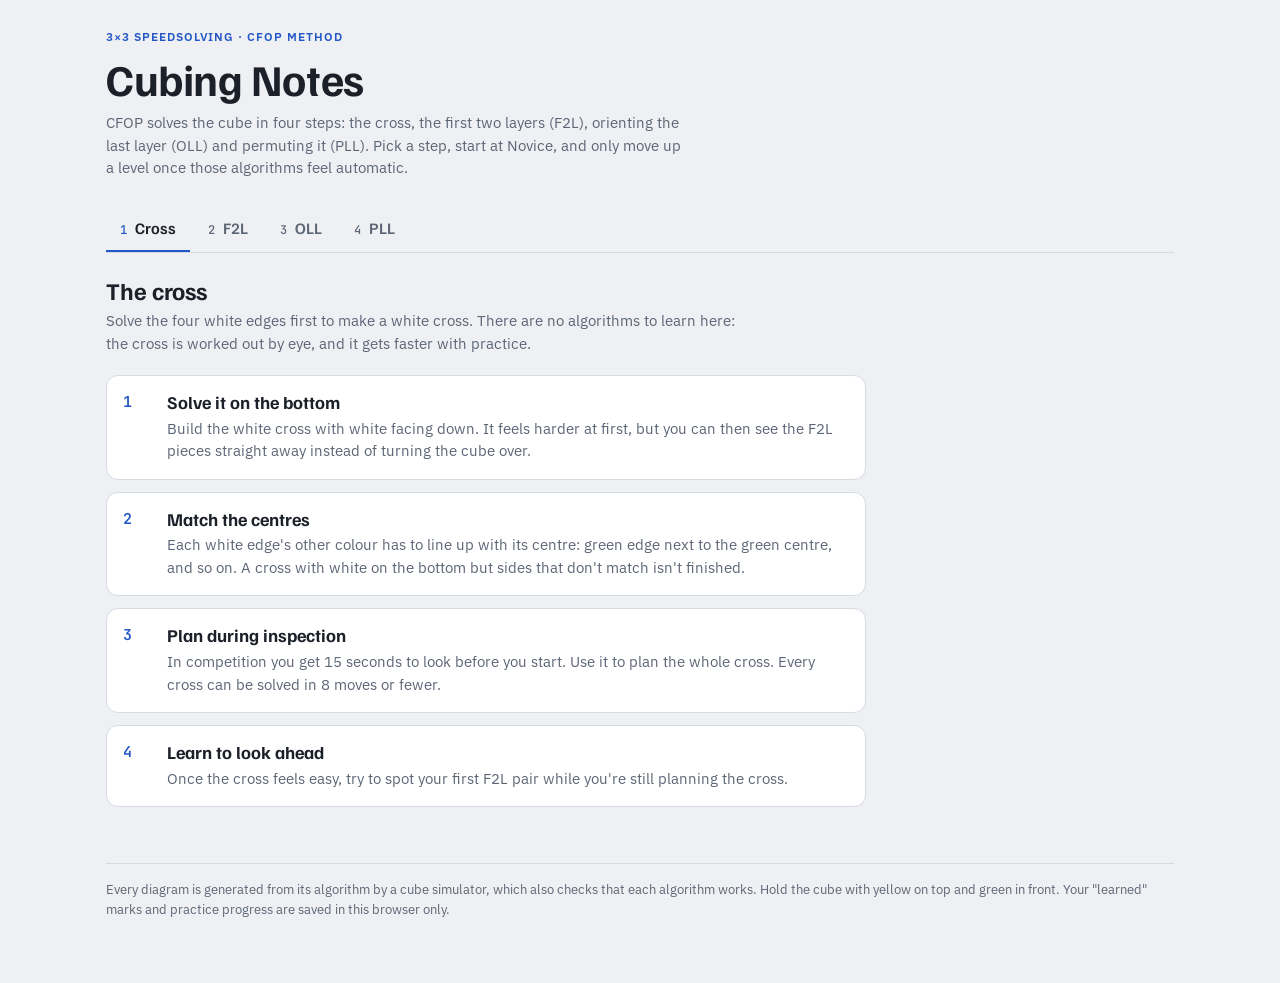
==== commit 915f7478: "Add practice mode with spaced repetition and drills Every level gets a Practise button and a Drill a" ====
--- a/index.html
+++ b/index.html
@@ -48,6 +48,11 @@
 .rec { margin: 0; font-size: 13.5px; color: var(--muted); }
 .alg { font-family: var(--font-mono); font-size: 14px; background: var(--chip); padding: 8px 10px; border-radius: 6px; word-spacing: 0.15em; overflow-wrap: anywhere; }
 .alg .auf { color: var(--muted); }
+.alg[role="button"] { position: relative; padding-right: 30px; cursor: pointer; border: 1px solid transparent; }
+.alg[role="button"]::after { content: "▶"; position: absolute; right: 10px; top: 9px; font-size: 11px; color: var(--muted); }
+.alg[role="button"]:hover { border-color: var(--line); }
+.alg[role="button"]:hover::after { color: var(--accent); }
+.alg:focus-visible { outline: 2px solid var(--accent); outline-offset: 2px; }
 .meta { display: flex; align-items: center; justify-content: space-between; gap: 8px; flex-wrap: wrap; font-size: 12.5px; color: var(--muted); font-variant-numeric: tabular-nums; }
 .actions { display: flex; gap: 6px; }
 button[aria-pressed="true"].mark { border-color: var(--done); color: var(--done); }
@@ -59,14 +64,90 @@
 .tips h3 { margin-bottom: 4px; }
 .tips p { margin: 0; color: var(--muted); }
 
+/* Practice (assets/practice.js) */
+.btn { display: inline-flex; align-items: center; gap: 8px; font: 600 14px var(--font-body); padding: 8px 14px; border-radius: 8px; border: 1px solid var(--line); background: var(--surface); color: var(--fg); text-decoration: none; cursor: pointer; }
+.btn:hover { border-color: var(--muted); }
+.btn.primary, .practice-grade.primary { background: var(--accent); border-color: var(--accent); color: var(--surface); }
+kbd { font: 500 11px var(--font-mono); padding: 1px 5px; border-radius: 4px; border: 1px solid currentColor; opacity: 0.65; }
+.practice-bar { display: flex; align-items: center; justify-content: space-between; gap: 12px; flex-wrap: wrap; padding: 12px 14px; margin: -12px 0 18px; background: var(--surface); border: 1px solid var(--line); border-radius: 10px; }
+.practice-bar-text { display: grid; gap: 2px; }
+.practice-bar-text span { font-size: 13px; color: var(--muted); }
+.practice-bar-links { display: flex; gap: 8px; }
+.practice { display: grid; gap: 16px; max-width: 760px; }
+.practice-head { display: flex; align-items: baseline; justify-content: space-between; gap: 8px 16px; flex-wrap: wrap; }
+.practice-back { font-size: 14px; }
+.practice-modes { display: flex; gap: 4px; flex-basis: 100%; }
+.practice-mode { padding: 6px 12px; border-radius: 99px; font-size: 13.5px; color: var(--muted); text-decoration: none; border: 1px solid var(--line); }
+.practice-mode[aria-selected="true"] { color: var(--accent); border-color: var(--accent); }
+.practice-help { margin: 0; color: var(--muted); max-width: 70ch; font-size: 14px; }
+.practice-status { display: flex; gap: 8px; flex-wrap: wrap; font-size: 13px; color: var(--muted); font-variant-numeric: tabular-nums; }
+.practice-count { padding: 3px 10px; border-radius: 99px; background: var(--chip); }
+.practice-count b { color: var(--fg); }
+.practice-count.new b { color: var(--accent); }
+.practice-count.review b { color: var(--done); }
+.practice-card { display: grid; grid-template-columns: 200px minmax(0, 1fr); gap: 24px; align-items: start; padding: 22px; background: var(--surface); border: 1px solid var(--line); border-radius: 14px; }
+.practice-diagram { display: grid; gap: 6px; justify-items: center; }
+.practice-diagram svg { width: 200px; height: 200px; display: block; }
+.practice-side { display: grid; gap: 14px; min-width: 0; }
+.practice-prompt { margin: 0; font: 600 18px var(--font-display); }
+.practice-timer { font: 500 28px var(--font-mono); font-variant-numeric: tabular-nums; }
+.practice-reveal { justify-self: start; }
+.practice-setup summary { cursor: pointer; font-size: 13.5px; color: var(--muted); }
+.practice-setup p { margin: 8px 0 6px; font-size: 13px; color: var(--muted); }
+.practice-answer { display: grid; gap: 8px; }
+.practice-watch { justify-self: start; }
+.practice-grades { display: grid; grid-template-columns: repeat(auto-fit, minmax(90px, 1fr)); gap: 8px; }
+.practice-grade { display: grid; justify-items: center; gap: 2px; padding: 8px 6px; border-radius: 8px; font-size: 14px; }
+.grade-label { font-weight: 600; }
+.grade-when { font-size: 12px; opacity: 0.8; font-variant-numeric: tabular-nums; }
+.practice-done { grid-column: 1 / -1; display: grid; gap: 10px; }
+.practice-done p { margin: 0; color: var(--muted); }
+.practice-slow { margin: 0; padding-left: 20px; color: var(--muted); }
+.practice-actions { display: flex; gap: 8px; flex-wrap: wrap; margin-top: 6px; }
+.practice-settings { display: flex; gap: 10px 20px; flex-wrap: wrap; align-items: center; font-size: 13px; color: var(--muted); }
+.practice-settings select { font: inherit; color: var(--fg); background: var(--surface); border: 1px solid var(--line); border-radius: 6px; padding: 2px 6px; }
+.practice-reset { margin-left: auto; }
+
+/* Move player (assets/player.js) */
+.player { position: fixed; z-index: 10; right: max(16px, env(safe-area-inset-right, 0px)); bottom: max(16px, env(safe-area-inset-bottom, 0px)); width: min(500px, calc(100vw - 32px)); display: grid; grid-template-columns: 130px minmax(0, 1fr); gap: 14px; padding: 14px; background: var(--surface); border: 1px solid var(--line); border-radius: 14px; box-shadow: 0 12px 40px rgb(0 0 0 / 0.22); }
+.player[hidden] { display: none; }
+.player-view { width: 130px; height: 130px; display: grid; place-items: center; perspective: 520px; touch-action: none; cursor: grab; user-select: none; }
+.player-view:active { cursor: grabbing; }
+.player-scene { position: relative; width: 0; height: 0; transform-style: preserve-3d; }
+.cubie { position: absolute; left: -13px; top: -13px; width: 26px; height: 26px; transform-style: preserve-3d; }
+.cf { position: absolute; inset: 0; background: var(--c-body); backface-visibility: hidden; }
+.st { position: absolute; inset: 2px; border-radius: 4px; }
+.player-body { display: grid; gap: 8px; align-content: start; min-width: 0; }
+.player-head { display: flex; align-items: baseline; justify-content: space-between; gap: 8px; }
+.player-close { border: 0; font-size: 20px; line-height: 1; padding: 0 4px; color: var(--muted); }
+.player-close:hover { color: var(--fg); }
+.player-moves { display: flex; flex-wrap: wrap; gap: 3px; font-family: var(--font-mono); font-size: 13px; }
+.player-move { padding: 1px 5px; border-radius: 4px; border: 1px solid transparent; cursor: pointer; }
+.player-move.done { color: var(--muted); }
+.player-move.next { border-color: var(--line); }
+.player-move.now { background: var(--accent); color: var(--surface); }
+.player-label { align-self: center; padding: 0 3px; font: 11px var(--font-body); color: var(--muted); }
+.player-status { margin: 0; font-size: 12.5px; color: var(--muted); font-variant-numeric: tabular-nums; }
+.player-controls { display: flex; gap: 6px; flex-wrap: wrap; }
+.player-controls button { min-width: 34px; }
+.player-controls button:disabled { opacity: 0.4; cursor: default; }
+body.player-open .wrap { padding-bottom: 260px; }
+
 @media (max-width: 760px) {
   .levels { grid-template-columns: repeat(2, minmax(0, 1fr)); }
+}
+@media (max-width: 600px) {
+  .practice-card { grid-template-columns: 1fr; justify-items: stretch; padding: 16px; }
+  .practice-diagram svg { width: 170px; height: 170px; }
 }
 @media (max-width: 520px) {
   .levels { grid-template-columns: 1fr; }
   .level { grid-template-columns: 1fr auto; align-items: baseline; }
 }
 @media (max-width: 420px) {
+  .player { grid-template-columns: 110px minmax(0, 1fr); gap: 10px; padding: 12px; }
+  .player-view { width: 110px; height: 110px; }
+  .player-scene { scale: 0.85; }
   .card { grid-template-columns: 92px minmax(0, 1fr); gap: 12px; padding: 14px; }
   .diagram svg { width: 92px; height: 92px; }
 }
@@ -84,11 +165,15 @@
   <div class="tabs" role="tablist" id="tabs"></div>
   <main id="stage"></main>
 
-  <footer>Every diagram is generated from its algorithm by a cube simulator, which also checks that each algorithm works. Hold the cube with yellow on top and green in front. Your "learned" marks are saved in this browser only.</footer>
+  <footer>Every diagram is generated from its algorithm by a cube simulator, which also checks that each algorithm works. Hold the cube with yellow on top and green in front. Your "learned" marks and practice progress are saved in this browser only.</footer>
 </div>
 
 <script src="assets/cases.js"></script>
 <script src="assets/diagram.js"></script>
+<script src="assets/cube.js"></script>
+<script src="assets/player.js"></script>
+<script src="assets/srs.js"></script>
+<script src="assets/practice.js"></script>
 <script>
 const STAGES = [
   { id: "cross", step: "1", name: "Cross" },
@@ -174,10 +259,11 @@
 
 function parseHash() {
   const h = location.hash.replace("#", "");
-  const [stage, level] = h.split("-");
+  const [stage, level, mode] = h.split("-");
   return {
     stage: STAGES.some(s => s.id === stage) ? stage : "cross",
     level: LEVELS.some(l => l.id === level) ? level : null,
+    mode: mode === "practice" || mode === "drill" ? mode : null,
   };
 }
 
@@ -231,11 +317,30 @@
   return key;
 }
 
+// Everything the player shows for a card: the algorithm (repeated), then any follow-up moves and final turn.
+function playParts(c) {
+  const parts = [];
+  for (let i = 0; i < (c.repeat || 1); i++) parts.push({ alg: c.alg, label: i ? "again" : null });
+  if (c.then) parts.push({ alg: c.then, label: "then" });
+  if (c.auf) parts.push({ alg: c.auf, label: "then" });
+  return parts;
+}
+
+function diagramFor(stage, c) {
+  return stage === "f2l" ? CubeDiagram.f2l(c.faces, c.title, c.slot === "front-left") : stage === "pll" ? CubeDiagram.pll(c, c.title) : CubeDiagram.oll(c.grid, c.title);
+}
+
+// Play a card on the 3D cube. `pre` is a top-layer turn to do first, for a case shown from another angle.
+function watchCase(stage, c, pre) {
+  const parts = playParts(c);
+  if (pre) parts.unshift({ alg: pre, label: null });
+  CubePlayer.open(c.title, parts, stage === "f2l" ? { pitch: -25, yaw: c.slot === "front-left" ? 38 : -38 } : { pitch: -45, yaw: -30 });
+}
+
 function card(stage, c) {
   const article = el("article", "card");
   const d = el("div", "diagram");
-  const svg = stage === "f2l" ? CubeDiagram.f2l(c.faces, c.title, c.slot === "front-left") : stage === "pll" ? CubeDiagram.pll(c, c.title) : CubeDiagram.oll(c.grid, c.title);
-  d.appendChild(svg);
+  d.appendChild(diagramFor(stage, c));
   if (stage !== "f2l") d.appendChild(el("span", "front", "Front"));
   const info = el("div", "info");
   const tr = el("div", "title-row");
@@ -246,6 +351,12 @@
   const alg = el("div", "alg", c.alg);
   if (c.repeat) alg.appendChild(el("span", "auf", "  ×" + c.repeat));
   if (c.auf) alg.appendChild(el("span", "auf", "  then " + c.auf));
+  alg.tabIndex = 0;
+  alg.setAttribute("role", "button");
+  alg.title = "Watch it on a 3D cube";
+  const watch = () => watchCase(stage, c);
+  alg.addEventListener("click", watch);
+  alg.addEventListener("keydown", e => { if (e.key === "Enter" || e.key === " ") { e.preventDefault(); watch(); } });
   info.appendChild(alg);
   const meta = el("div", "meta");
   meta.appendChild(el("span", null, c.moves + " moves"));
@@ -292,11 +403,13 @@
   }
 }
 
-function renderStage(main, stage, level) {
+function renderStage(main, stage, level, mode) {
   const info = INTRO[stage];
-  const intro = el("div", "stage-intro");
-  intro.append(el("h2", null, info.title), el("p", null, info.text));
-  main.appendChild(intro);
+  if (!mode) {
+    const intro = el("div", "stage-intro");
+    intro.append(el("h2", null, info.title), el("p", null, info.text));
+    main.appendChild(intro);
+  }
 
   const levels = el("div", "levels");
   for (const lv of LEVELS) {
@@ -305,14 +418,26 @@
     b.setAttribute("aria-pressed", lv.id === level);
     const count = el("span", "count"); count.id = "count-" + lv.id;
     b.append(el("span", "name", lv.name), count);
-    b.addEventListener("click", () => { location.hash = stage + "-" + lv.id; });
+    b.addEventListener("click", () => { location.hash = stage + "-" + lv.id + (mode ? "-" + mode : ""); });
     levels.appendChild(b);
   }
   main.appendChild(levels);
+  const cases = CASES[stage].filter(c => c.level === level);
+  if (mode) {
+    Practice.render(main, {
+      stage, level, mode, cases,
+      title: `Practice: ${STAGES.find(s => s.id === stage).name} · ${LEVELS.find(l => l.id === level).name}`,
+      diagram: c => diagramFor(stage, c),
+      watch: (c, pre) => watchCase(stage, c, pre),
+      backHref: `#${stage}-${level}`,
+    });
+    updateCounts(stage);
+    return;
+  }
   main.appendChild(el("p", "level-note", info.levels[level]));
+  main.appendChild(Practice.bar(stage, level, cases));
   main.appendChild(keyBar(stage));
 
-  const cases = CASES[stage].filter(c => c.level === level);
   const sections = [];
   for (const c of cases) {
     let s = sections.find(x => x.name === c.section);
@@ -332,7 +457,8 @@
 }
 
 function render() {
-  const { stage, level: hashLevel } = parseHash();
+  Practice.stop();
+  const { stage, level: hashLevel, mode } = parseHash();
   const level = hashLevel || lastLevel[stage] || "novice";
   if (stage !== "cross") {
     lastLevel[stage] = level;
@@ -341,7 +467,7 @@
   renderTabs(stage);
   const main = document.getElementById("stage");
   main.textContent = "";
-  if (stage === "cross") renderCross(main); else renderStage(main, stage, level);
+  if (stage === "cross") renderCross(main); else renderStage(main, stage, level, mode);
 }
 
 window.addEventListener("hashchange", render);
